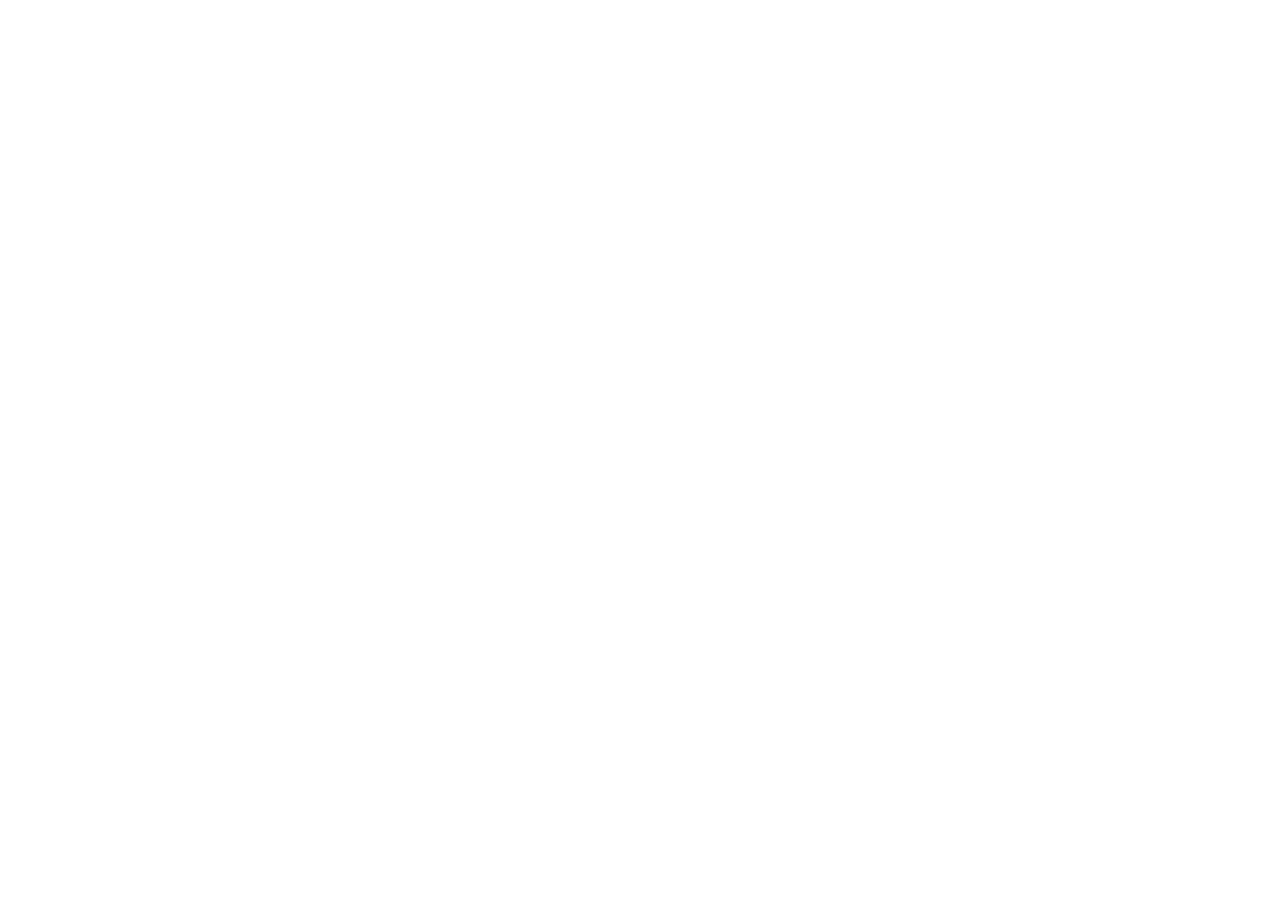
==== guide/index.html @ e8bf5b8d "Deploying to gh-pages from @ cric96/Template-Hugo-Reveal-Slides@41962962df9a03b6307db9505994bb90fa64" ====
<!DOCTYPE html>
<html lang="en-us">
  <head>
    <title>https://danysk.github.io/Template-Hugo-Reveal-Slides/</title>
    <link rel="canonical" href="https://danysk.github.io/Template-Hugo-Reveal-Slides/">
    <meta name="robots" content="noindex">
    <meta charset="utf-8">
    <meta http-equiv="refresh" content="0; url=https://danysk.github.io/Template-Hugo-Reveal-Slides/">
  </head>
</html>
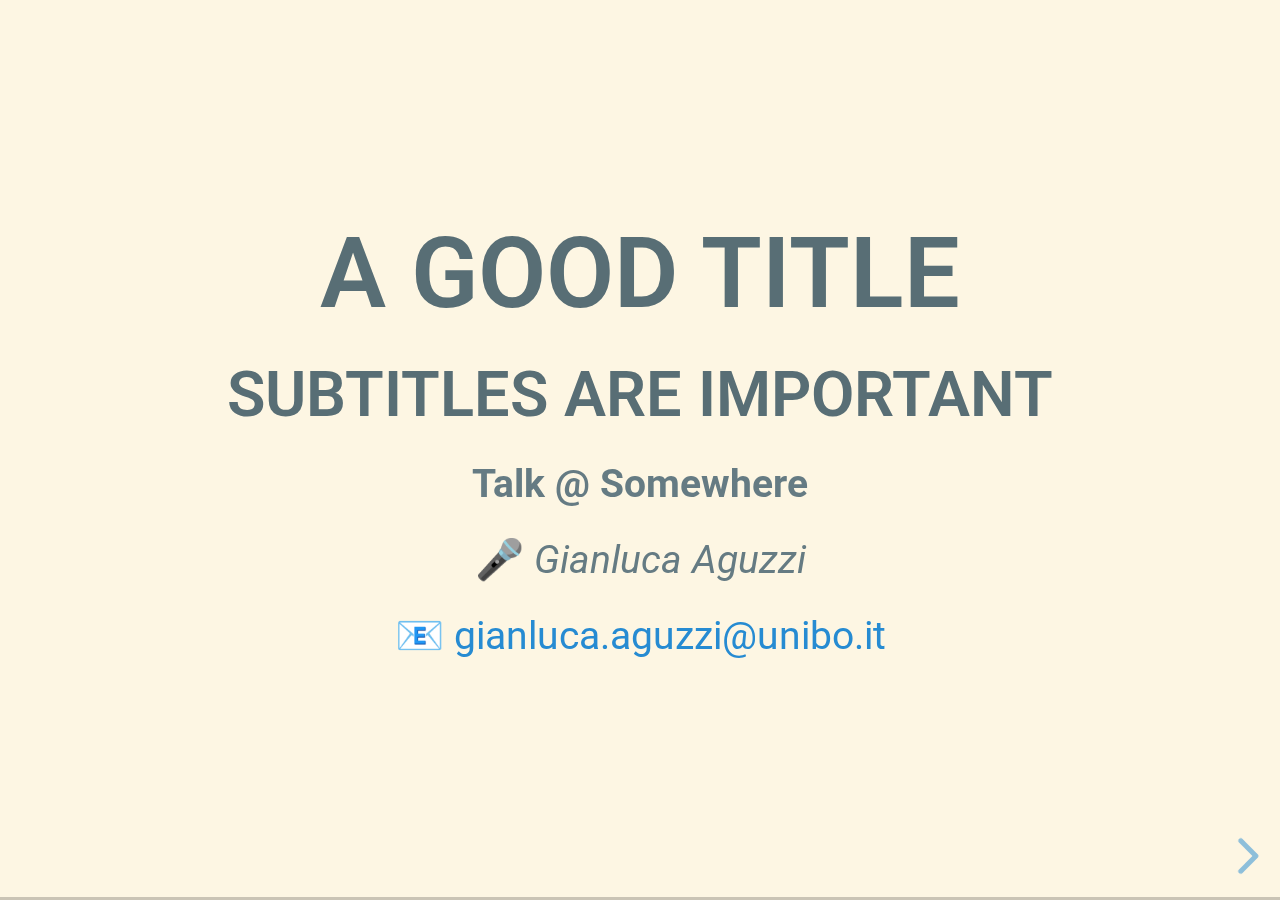
==== commit c7e3b0d4: "Deploying to gh-pages from @ cric96/Template-Hugo-Reveal-Slides@3515fd232aa8db7e1809976fc9efff0d88de" ====
--- a/guide/index.html
+++ b/guide/index.html
@@ -1,10 +1,10 @@
 <!DOCTYPE html>
 <html lang="en-us">
   <head>
-    <title>https://danysk.github.io/Template-Hugo-Reveal-Slides/</title>
-    <link rel="canonical" href="https://danysk.github.io/Template-Hugo-Reveal-Slides/">
+    <title>https://cric96.github.io/Template-Hugo-Reveal-Slides/</title>
+    <link rel="canonical" href="https://cric96.github.io/Template-Hugo-Reveal-Slides/">
     <meta name="robots" content="noindex">
     <meta charset="utf-8">
-    <meta http-equiv="refresh" content="0; url=https://danysk.github.io/Template-Hugo-Reveal-Slides/">
+    <meta http-equiv="refresh" content="0; url=https://cric96.github.io/Template-Hugo-Reveal-Slides/">
   </head>
 </html>
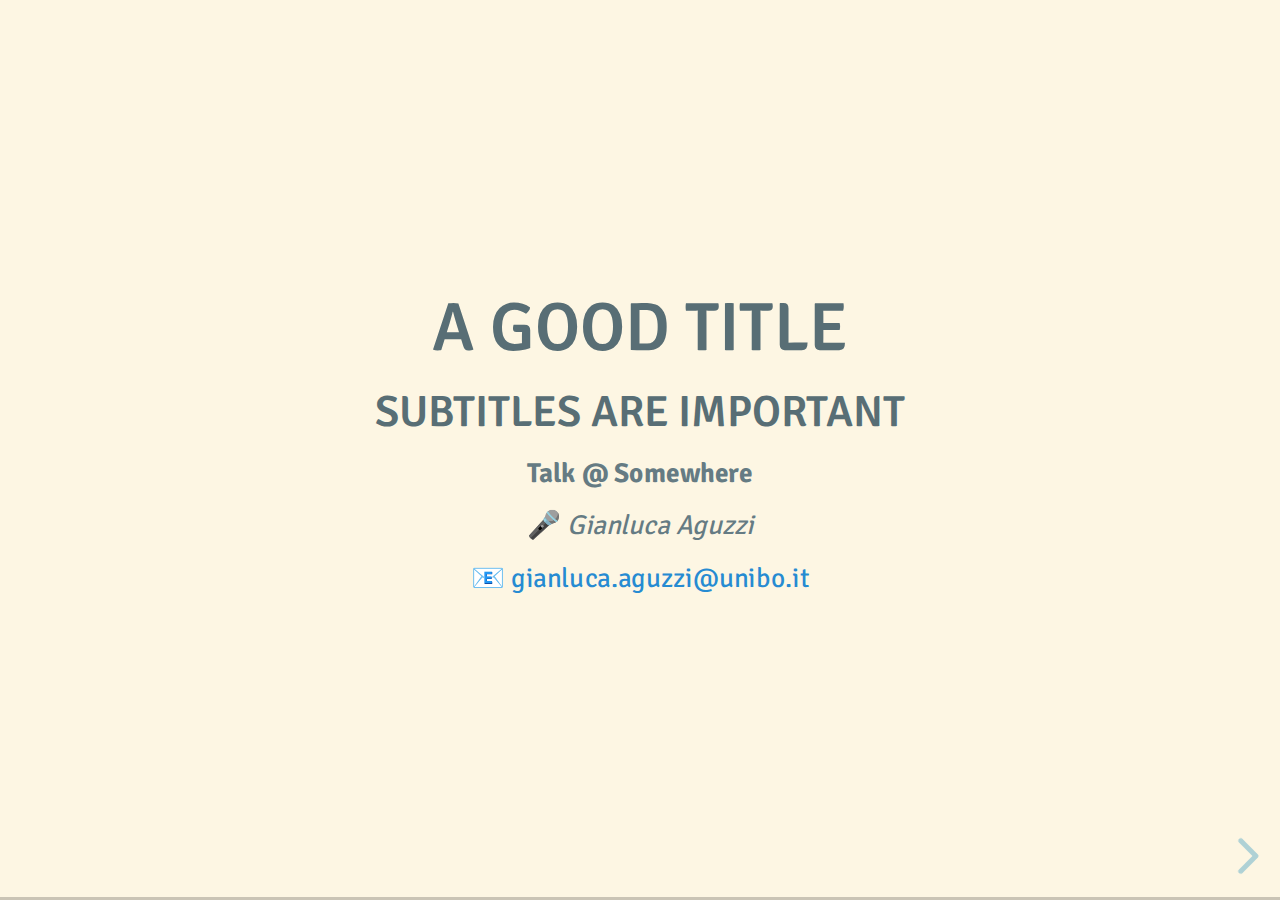
==== commit 80ba2a1d: "Deploying to gh-pages from @ cric96/Template-Hugo-Reveal-Slides@39c8a8556db69412902ef0128d73c3cd206b" ====
--- a/guide/index.html
+++ b/guide/index.html
@@ -1,10 +1,9 @@
-<!DOCTYPE html>
-<html lang="en-us">
-  <head>
+<!DOCTYPE html><html lang="en-us"><head>
     <title>https://cric96.github.io/Template-Hugo-Reveal-Slides/</title>
     <link rel="canonical" href="https://cric96.github.io/Template-Hugo-Reveal-Slides/">
     <meta name="robots" content="noindex">
     <meta charset="utf-8">
     <meta http-equiv="refresh" content="0; url=https://cric96.github.io/Template-Hugo-Reveal-Slides/">
   </head>
-</html>
+<body>
+</body></html>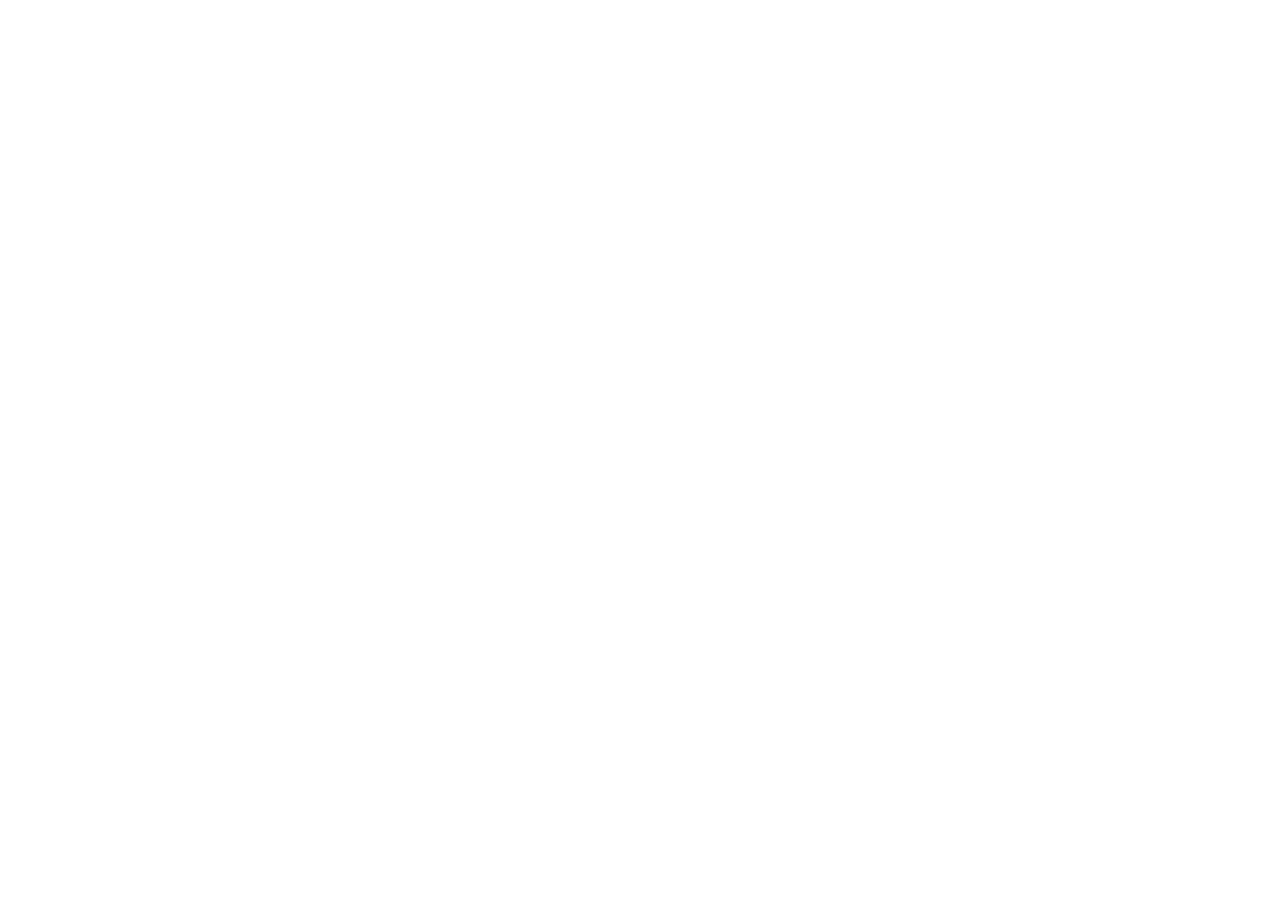
==== commit 90d81271: "Deploying to gh-pages from @ cric96/Template-Hugo-Reveal-Slides@cb2d2aa435b70b8c7194685e1a8c08ed6ef3" ====
--- a/guide/index.html
+++ b/guide/index.html
@@ -1,9 +1,9 @@
 <!DOCTYPE html><html lang="en-us"><head>
-    <title>https://cric96.github.io/Template-Hugo-Reveal-Slides/</title>
-    <link rel="canonical" href="https://cric96.github.io/Template-Hugo-Reveal-Slides/">
+    <title>https://.github.io/</title>
+    <link rel="canonical" href="https://.github.io/">
     <meta name="robots" content="noindex">
     <meta charset="utf-8">
-    <meta http-equiv="refresh" content="0; url=https://cric96.github.io/Template-Hugo-Reveal-Slides/">
+    <meta http-equiv="refresh" content="0; url=https://.github.io/">
   </head>
 <body>
 </body></html>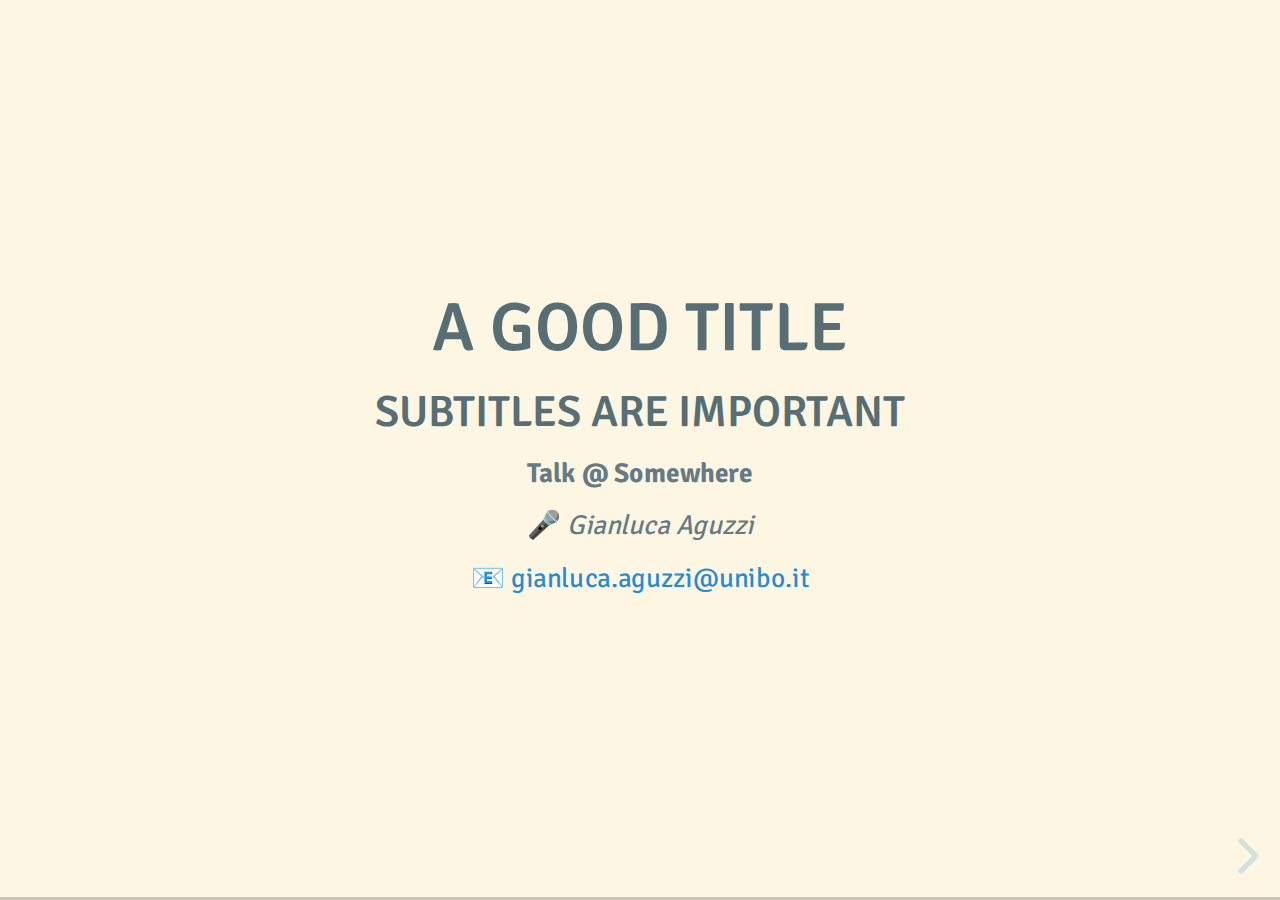
==== commit 62c36ef2: "Deploying to gh-pages from @ cric96/Template-Hugo-Reveal-Slides@fbad16310f4749b637c3bb5522dbac8557fc" ====
--- a/guide/index.html
+++ b/guide/index.html
@@ -1,9 +1,9 @@
 <!DOCTYPE html><html lang="en-us"><head>
-    <title>https://.github.io/</title>
-    <link rel="canonical" href="https://.github.io/">
+    <title>https://cric96.github.io/Template-Hugo-Reveal-Slides/</title>
+    <link rel="canonical" href="https://cric96.github.io/Template-Hugo-Reveal-Slides/">
     <meta name="robots" content="noindex">
     <meta charset="utf-8">
-    <meta http-equiv="refresh" content="0; url=https://.github.io/">
+    <meta http-equiv="refresh" content="0; url=https://cric96.github.io/Template-Hugo-Reveal-Slides/">
   </head>
 <body>
 </body></html>